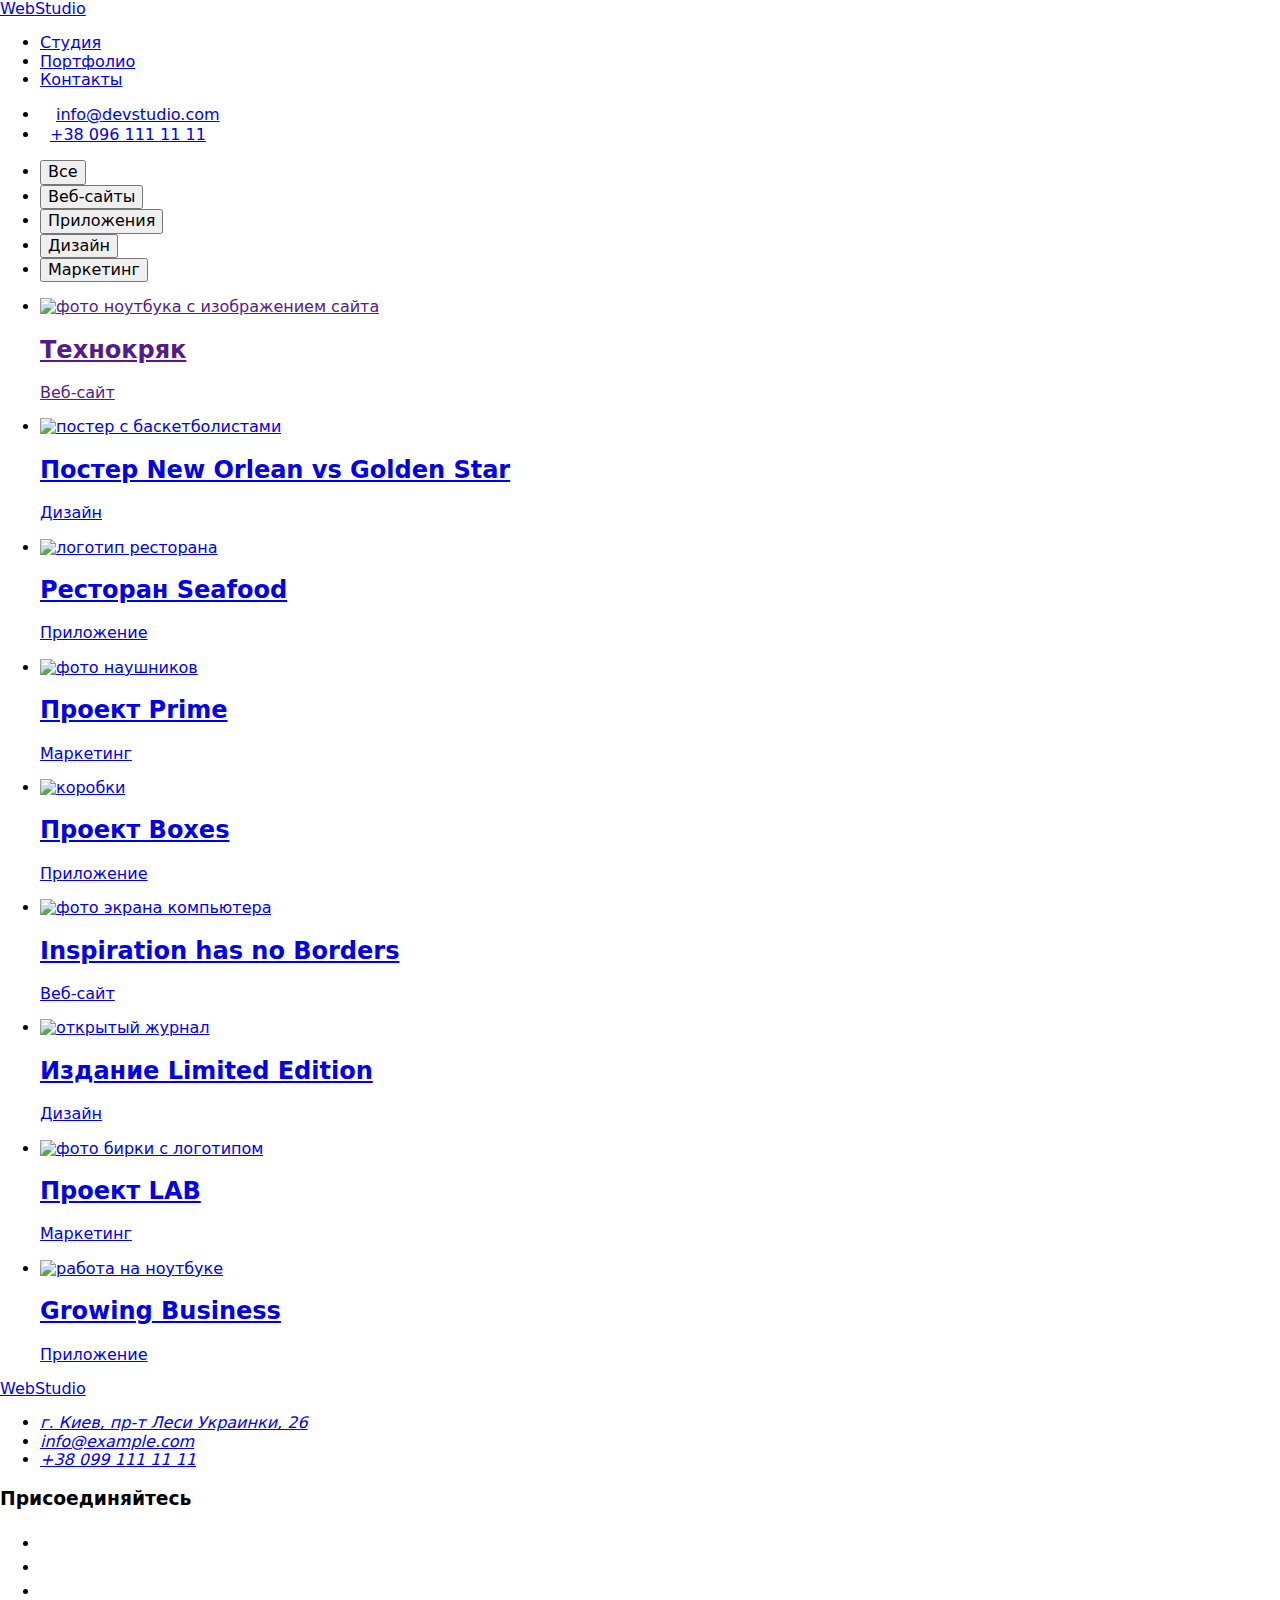
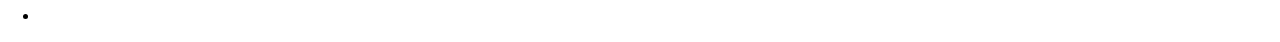
==== portfolio.html @ c941eb5d "Create portfolio.html" ====
<!DOCTYPE html>
<html lang="ru">
  <head>
    <meta charset="UTF-8" />
    <meta http-equiv="X-UA-Compatible" content="IE=edge" />
    <meta name="viewport" content="width=device-width, initial-scale=1.0" />

    <link rel="preconnect" href="https://fonts.googleapis.com" />
    <link rel="preconnect" href="https://fonts.gstatic.com" crossorigin />
    <link
      href="https://fonts.googleapis.com/css2?family=Raleway:wght@700&family=Roboto:wght@400;500;700;900&display=swap"
      rel="stylesheet"
    />
    <link
      rel="stylesheet"
      href="https://cdnjs.cloudflare.com/ajax/libs/modern-normalize/1.1.0/modern-normalize.min.css"
    />
    <link rel="stylesheet" href="./css/styles.css" />
    <title>Портфолио</title>
  </head>
  <body>
    <!-- шапка сайта-->
    <header class="header">
      <div class="container main-nav">
        <a href="index.html" class="logo" lang="en"
          ><span class="logo-web">Web</span><span>Studio</span></a
        >

        <nav>
          <ul class="nav-list">
            <li class="nav-list-item">
              <a href="./index.html" class="nav-link">Студия</a>
            </li>
            <li class="nav-list-item">
              <a href="./portfolio.html" class="nav-link current">Портфолио</a>
            </li>
            <li class="nav-list-item">
              <a href="#" class="nav-link">Контакты</a>
            </li>
          </ul>
        </nav>

        <ul class="info-list">
          <li class="info-list-item">
            <a href="mailto:info@example.com" class="info-link">
              <svg class="info-icon" width="16px" height="12px">
                <use href="./images/symbol-defs.svg#icon-envelope"></use></svg
              >info@devstudio.com</a
            >
          </li>
          <li class="info-list-item">
            <a href="tel:+380991111111" class="info-link"
              ><svg class="info-icon" width="10px" height="16px">
                <use href="./images/symbol-defs.svg#icon-tel"></use></svg
              >+38 096 111 11 11
            </a>
          </li>
        </ul>
      </div>
    </header>

    <!--Проекты портфолио-->

    <section class="section">
      <div class="container">
        <ul class="filter list">
          <li class="filter-item">
            <button class="filter-button" type="button">Все</button>
          </li>
          <li class="filter-item">
            <button class="filter-button" type="button">Веб-сайты</button>
          </li>
          <li class="filter-item">
            <button class="filter-button" type="button">Приложения</button>
          </li>
          <li class="filter-item">
            <button class="filter-button" type="button">Дизайн</button>
          </li>
          <li class="filter-item">
            <button class="filter-button" type="button">Маркетинг</button>
          </li>
        </ul>

        <ul class="portfolio list">
          <li class="portfolio-item">
            <a class="portfolio-link" href="">
              <img
                src="images/project-1.jpg"
                width="370"
                alt="фото ноутбука с изображением сайта"
              />

              <div class="portfolio-content">
                <h2 class="portfolio-item-title">Технокряк</h2>
                <p class="portfolio-item-text">Веб-сайт</p>
              </div>
            </a>
          </li>

          <li class="portfolio-item">
            <a class="portfolio-link" href="#"
              ><img
                src="./images/project-2.jpg"
                width="370"
                alt="постер с баскетболистами"
              />

              <div class="portfolio-content">
                <h2 class="portfolio-item-title">
                  Постер New Orlean vs Golden Star
                </h2>
                <p class="portfolio-item-text">Дизайн</p>
              </div>
            </a>
          </li>

          <li class="portfolio-item">
            <a class="portfolio-link" href="#"
              ><img
                src="./images/project-3.jpg"
                width="370"
                alt="логотип ресторана "
              />

              <div class="portfolio-content">
                <h2 class="portfolio-item-title">Ресторан Seafood</h2>
                <p class="portfolio-item-text">Приложение</p>
              </div>
            </a>
          </li>

          <li class="portfolio-item">
            <a class="portfolio-link" href="#"
              ><img
                src="./images/project-4.jpg"
                width="370"
                alt="фото наушников "
              />

              <div class="portfolio-content">
                <h2 class="portfolio-item-title">Проект Prime</h2>
                <p class="portfolio-item-text">Маркетинг</p>
              </div>
            </a>
          </li>

          <li class="portfolio-item">
            <a class="portfolio-link" href="#"
              ><img src="./images/project-5.jpg" width="370" alt="коробки " />

              <div class="portfolio-content">
                <h2 class="portfolio-item-title">Проект Boxes</h2>
                <p class="portfolio-item-text">Приложение</p>
              </div>
            </a>
          </li>

          <li class="portfolio-item">
            <a class="portfolio-link" href="#"
              ><img
                src="./images/project-6.jpg"
                width="370"
                alt="фото экрана компьютера "
              />

              <div class="portfolio-content">
                <h2 class="portfolio-item-title">Inspiration has no Borders</h2>
                <p class="portfolio-item-text">Веб-сайт</p>
              </div>
            </a>
          </li>

          <li class="portfolio-item">
            <a class="portfolio-link" href="#"
              ><img
                src="./images/project-7.jpg"
                width="370"
                alt="открытый журнал "
              />

              <div class="portfolio-content">
                <h2 class="portfolio-item-title">Издание Limited Edition</h2>
                <p class="portfolio-item-text">Дизайн</p>
              </div>
            </a>
          </li>

          <li class="portfolio-item">
            <a class="portfolio-link" href="#"
              ><img
                src="./images/project-8.jpg"
                width="370"
                alt="фото бирки с логотипом "
              />

              <div class="portfolio-content">
                <h2 class="portfolio-item-title">Проект LAB</h2>
                <p class="portfolio-item-text">Маркетинг</p>
              </div>
            </a>
          </li>

          <li class="portfolio-item">
            <a class="portfolio-link" href="#"
              ><img
                src="./images/project-9.jpg"
                width="370"
                alt="работа на ноутбуке "
              />
              <div class="portfolio-content">
                <h2 class="portfolio-item-title">Growing Business</h2>
                <p class="portfolio-item-text">Приложение</p>
              </div>
            </a>
          </li>
        </ul>
      </div>
    </section>

    <footer class="footer">
      <div class="container footer-container">
        <div>
          <a href="#" class="logo" lang="en"
            ><span class="logo-web">Web</span
            ><span class="logo-footer">Studio</span></a
          >
          <address class="address">
            <ul class="footer-address-list">
              <li>
                <a
                  class="footer-address"
                  href="https://www.google.com.ua/maps/?q=50.42672,30.53834"
                >
                  г. Киев, пр-т Леси Украинки, 26</a
                >
              </li>
              <li class="info-list link">
                <a
                  class="footer-address-navigate"
                  href="mailto:info@example.com"
                  >info@example.com</a
                >
              </li>
              <li class="info-list link">
                <a class="footer-address-navigate" href="tel:+380991111111"
                  >+38 099 111 11 11
                </a>
              </li>
            </ul>
          </address>
        </div>

        <div class="join-container">
          <div class="container-footer-svg">
            <h3 class="footer-title">Присоединяйтесь</h3>
            <ul class="social-footer-list">
              <li class="social-footer-item">
                <a class="social-footer-link" href="#">
                  <svg class="social-footer" width="20px" height="20px">
                    <use
                      href="images\symbol-defs.svg#icon-instagram"
                    ></use></svg
                ></a>
              </li>

              <li class="social-footer-item">
                <a class="social-footer-link" href="#">
                  <svg class="social-footer" width="20px" height="20px">
                    <use href="images\symbol-defs.svg#icon-twitter"></use></svg
                ></a>
              </li>

              <li class="social-footer-item">
                <a class="social-footer-link" href="#">
                  <svg class="social-footer" width="20px" height="20px">
                    <use href="images\symbol-defs.svg#icon-facebook"></use></svg
                ></a>
              </li>

              <li class="social-footer-item">
                <a class="social-footer-link" href="#">
                  <svg class="social-footer" width="20px" height="20px">
                    <use href="images\symbol-defs.svg#icon-linkedin"></use></svg
                ></a>
              </li>
            </ul>
          </div>
        </div>
      </div>
    </footer>
  </body>
</html>
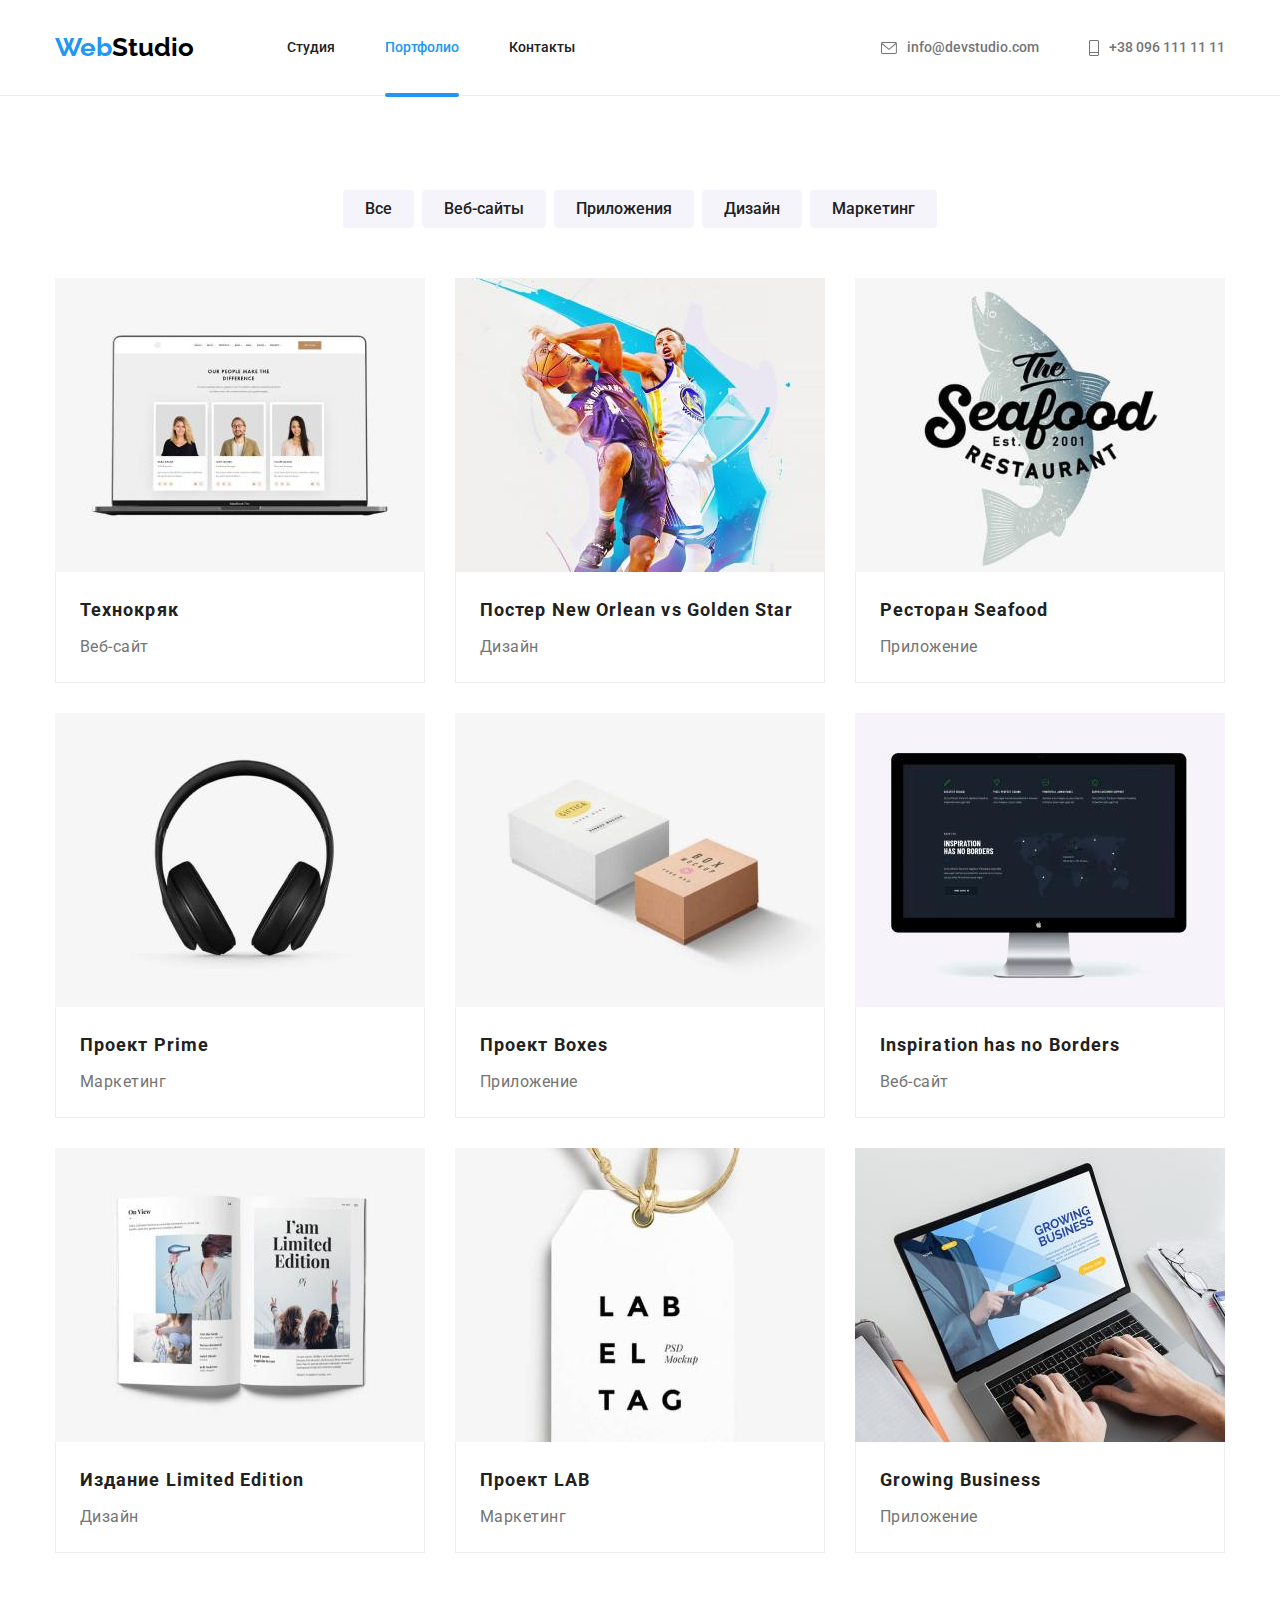
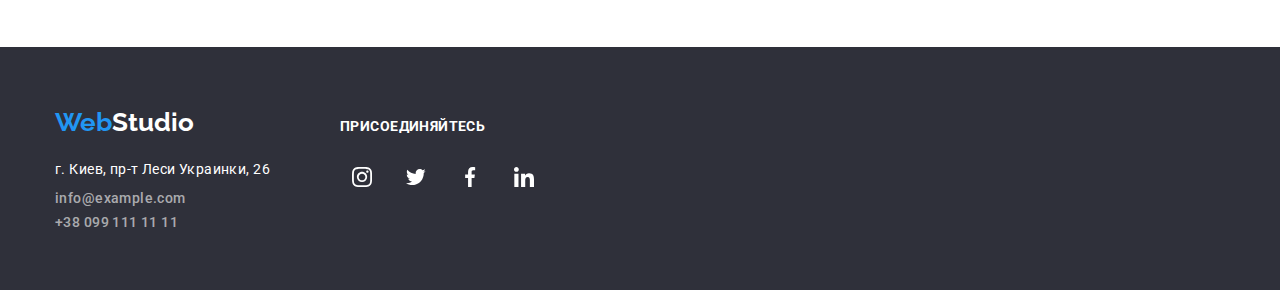
==== commit af68ac18: "Update portfolio.html" ====
--- a/portfolio.html
+++ b/portfolio.html
@@ -32,7 +32,9 @@
               <a href="./index.html" class="nav-link">Студия</a>
             </li>
             <li class="nav-list-item">
-              <a href="./portfolio.html" class="nav-link current">Портфолио</a>
+              <a href="./portfolio.html" class="nav-link menu current"
+                >Портфолио</a
+              >
             </li>
             <li class="nav-list-item">
               <a href="#" class="nav-link">Контакты</a>
--- a/css/styles.css
+++ b/css/styles.css
@@ -0,0 +1,605 @@
+:root {
+  --primary-text-color: #212121;
+  --primary-bgc: #ffffff;
+  --button-bgc: #afb1b8;
+  --title-color: #757575;
+  --title-black: #2f303a;
+  --accent-color: #2196f3;
+  --bgc-button: #f5f4fa;
+  --title-text-color: #000000;
+  --border: #eeeeee;
+  --border-header: #ececec;
+  --hero-bgc: rgba(47, 48, 58, 0.4);
+  --white-grau:rgba(255, 255, 255, 0.6);
+}
+
+body {
+  color: var(--primary-text-color);
+  background-color: var(--primary-bgc);
+  font-family: "Roboto", sans-serif;
+}
+
+h1,
+h2,
+h3,
+p,
+a,
+ul {
+  margin: 0px;
+  padding: 0px;
+
+  text-decoration: none;
+}
+
+ul {
+  list-style: none;
+}
+
+img {
+  display: block;
+  max-width: 100%;
+  height: auto;
+}
+
+.container {
+  width: 1200px;
+  padding: 0 15px;
+  margin-left: auto;
+  margin-right: auto;
+}
+
+/* logo */
+
+.logo {
+  color: var(--title-text-color);
+  font-family: Raleway;
+  font-weight: 700;
+  font-size: 26px;
+  line-height: 1.2;
+  text-decoration: none;
+}
+
+.logo-web {
+  color: var(--accent-color);
+}
+
+.logo-footer {
+  color: var(--primary-bgc);
+}
+
+/* шапка */
+.header {
+  border-bottom: 1px solid var(--border-header);
+  padding: 32px 0;
+}
+
+.main-nav {
+  display: flex;
+  align-items: center;
+  
+}
+.nav-list,
+.info-list {
+  display: flex;
+  font-weight: 500;
+  font-size: 14px;
+  line-height: 1.06;
+}
+.nav-link.current {
+  color: var(--accent-color);
+ 
+}
+
+.nav-list {
+  display: flex;
+  margin-left: 93px;
+  
+}
+.info-list {
+  margin-left: auto;
+  display: flex;
+  align-items: center;
+}
+
+.nav-list-item:not(:last-child),
+.info-list-item:not(:last-child) {
+  margin-right: 50px;
+}
+
+.nav-link {
+  color: var(--primary-text-color);
+  
+
+}
+.nav-link.menu.current {
+
+position: relative;
+}
+
+
+.nav-link.menu.current::after {
+content: "";
+position: absolute;
+display:block;
+width: 100%;
+height: 4px;
+top: 54px;
+
+background: #2196F3;
+border-radius: 2px;
+
+}
+
+
+
+.info-link {
+  color: var(--title-color);
+  align-items: center;
+  display: flex;
+}
+
+.nav-list :hover,
+.nav-list :focus {
+  color: var(--accent-color);
+}
+
+.info-link :hover,
+.info-link :focus {
+  color: var(--accent-color);
+  text-decoration: none;
+}
+
+.info-icon {
+  margin-right: 10px;
+  text-decoration: none;
+  fill: currentColor;
+}
+
+/* герой */
+
+.hero {
+  padding: 200px 0;
+  margin-left: auto;
+  margin-right: auto;
+  background: var(--title-black);
+  text-align: center;
+  height: 600px;
+  max-width: 1600px;
+  background-size: cover;
+  background-repeat: no-repeat;
+  background-position: center;
+  background-image: linear-gradient(
+      var(--hero-bgc),
+      var(--hero-bgc)
+    ),
+    url(../images/imghero.jpg);
+    display: block;
+}
+
+.hero-text {
+  margin-bottom: 30px;
+  list-style: none;
+  color: var(--primary-bgc);
+  font-weight: 900;
+  font-size: 44px;
+  line-height: 1.36;
+  text-align: center;
+  letter-spacing: 0.06em;
+  text-transform: uppercase;
+}
+.hero .hero-button {
+  padding: 10px 32px;
+  background-color: var(--accent-color);
+  color: var(--primary-bgc);
+  display: inline-block;
+  align-items: center;
+
+  letter-spacing: 0.06em;
+  box-shadow: 0px 4px 4px rgba(0, 0, 0, 0.15);
+  border-radius: 4px;
+  border: none;
+  font-weight: bold;
+  font-size: 16px;
+  line-height: 1.87;
+  cursor: pointer;
+}
+
+.hero .hero-button:focus,
+.hero .hero-button:hover {
+  color: var(--primary-bgc);
+  background-color: var(--accent-color);
+}
+
+/* section */
+
+.section {
+  padding: 94px 0;
+}
+
+.feature-item-title {
+  margin-bottom: 10px;
+  font-size: 14px;
+  line-height: 1.14;
+  letter-spacing: 0.03em;
+  text-transform: uppercase;
+  list-style: none;
+  color: var(--primary-text-color);
+}
+
+.feature-list {
+  display: flex;
+  justify-content: space-between;
+}
+
+.feature-item-text {
+  font-size: 14px;
+  line-height: 1.71;
+  list-style: none;
+  letter-spacing: 0.03em;
+  color: var(--title-color);
+}
+
+.feature-list-item {
+  width: 270px;
+}
+
+.feature-img {
+  width: 270px;
+  height: 120px;
+  background: var(--bgc-button);
+  padding: 25px 100px;
+  margin-bottom: 30px;
+}
+
+.feature-img-1 {
+  fill: var(--primary-text-color);
+  display: flex;
+  justify-content: center;
+  align-items: center;
+}
+
+.title {
+  margin-bottom: 50px;
+  list-style: none;
+  color: var(--primary-text-color);
+  font-weight: bold;
+  font-size: 36px;
+  line-height: 1.16;
+  text-align: center;
+  letter-spacing: 0.03em;
+}
+
+.title-list {
+  
+  justify-content: space-between;
+  display: flex;
+  padding-bottom: 94px;
+}
+.title-thumb {
+position: relative;
+
+}
+.title-action {
+  position: absolute;
+width: 370px;
+height: 70px;
+
+top: 1420px;
+display: flex;
+background: rgba(47, 48, 58, 0.8);
+font-family: Roboto;
+font-style: normal;
+font-weight: bold;
+font-size: 14px;
+line-height: 16px;
+text-align: center;
+letter-spacing: 0.03em;
+text-transform: uppercase;
+
+color: #FFFFFF;
+}
+
+/*наша команда */
+
+.team-info {
+  background-color: var(--bgc-button);
+}
+
+.team-work {
+  justify-content: space-between;
+  display: flex;
+}
+
+.team-card {
+  box-shadow: 0px 1px 3px rgba(0, 0, 0, 0.12), 0px 1px 1px rgba(0, 0, 0, 0.14),
+    0px 2px 1px rgba(0, 0, 0, 0.2);
+  border-radius: 0px 0px 4px 4px;
+}
+
+.team {
+  box-shadow: var(--title-color);
+}
+
+.team-content {
+  padding: 30px 0;
+
+  text-align: center;
+  background-color: var(--primary-bgc);
+  border-radius: 0px 0px 4px 4px;
+}
+
+.team-name {
+  color: var(--primary-text-color);
+  font-weight: 500;
+  font-size: 16px;
+  line-height: 1.18;
+  letter-spacing: 0.03em;
+}
+
+.team-text {
+  padding-top: 10px;
+
+  color: var(--title-color);
+  font-weight: normal;
+  font-size: 16px;
+  line-height: 1.18;
+  letter-spacing: 0.03em;
+}
+
+.social-link {
+  margin-top: 16px;
+  display: flex;
+  align-items: center;
+  justify-content: center;
+  list-style: none;
+}
+
+
+
+.social-team-link {
+  display: flex;
+  justify-content: center;
+  align-items: center;
+  width: 44px;
+  height: 44px;
+  border-radius: 50%;
+  background-color: var(--primary-bgc);
+}
+
+.social-team {
+ 
+  fill: var(--button-bgc);
+}
+
+.social-team-item:not(:last-child) {
+  margin-right: 10px;
+}
+.social-team-link :hover,
+.social-team-item :hover {
+  background-color: var(--accent-color);
+  fill: var(--bgc-button);
+   
+}
+.social-team-link:hover .social-team  {
+  fill: var(--bgc-button);
+}
+
+/* Постоянные клиенты */
+
+.client.list {
+  display: flex;
+  justify-content: space-between;
+  
+}
+
+.client-item {
+  justify-content: center;
+  align-items: center;
+  box-sizing: border-box;
+  
+}
+
+.client-link {
+  display: flex;
+  padding: 16px 32px;
+  box-sizing: border-box;
+  border-radius: 4px;
+  border: 1px solid var(--button-bgc);
+  justify-content: center;
+  align-items: center;
+}
+
+.client-icon {
+  width: 106px;
+  height: 60px;
+  fill: currentColor;
+  color: #afb1b8;
+}
+.client-link:hover .client-icon {
+   fill: var(--accent-color);
+   
+}
+
+.client-link:hover{
+  border: 1px solid var(--accent-color);
+}
+/* Футер  */
+
+.footer {
+  padding: 60px 0;
+
+  font-family: inherit;
+  background-color: var(--title-black);
+  font-size: 14px;
+}
+
+.address {
+  margin: 20px 0 0;
+}
+
+.footer-address {
+  font-style: normal;
+  color: var(--primary-bgc);
+  text-decoration: none;
+  line-height: 1.71;
+  letter-spacing: 0.03em;
+}
+
+.footer-address-navigate {
+  margin-top: 9px;
+  font-size: 14px;
+ letter-spacing: 0.03em;
+  color: var( --white-grau);
+  text-decoration: none;
+  font-style: normal;
+}
+.footer-container {
+  display: flex;
+  align-items: baseline;
+}
+
+.join-container {
+  width: 206px;
+  height: 80px;
+  margin-left: 70px;
+}
+
+.footer-title {
+  margin-bottom: 20px;
+  font-weight: bold;
+  font-size: 14px;
+  line-height: 1.14;
+  letter-spacing: 0.03em;
+  text-transform: uppercase;
+
+  color: var(--primary-bgc);
+}
+
+.container-flexing {
+  display: flex;
+  align-items: baseline;
+}
+
+.social-footer {
+  width: 20px;
+  height: 20px;
+  fill: var(--primary-bgc);
+}
+.social-footer-list {
+  display: flex;
+  justify-content: center;
+  align-items: center;
+}
+.social-footer-item {
+  width: 44px;
+  height: 44px;
+}
+.social-footer-link {
+  display: flex;
+  justify-content: center;
+  align-items: center;
+  width: 100%;
+  height: 100%;
+  border-radius: 50%;
+  background: var(--primary-bgc)10;
+}
+.social-footer-item:not(:last-child) {
+  margin-right: 10px;
+}
+.social-footer-link:hover {
+  background-color: var(--accent-color);
+}
+
+.container-footer {
+  margin-right: 70px;
+}
+
+/* Портфолио */
+
+/* кнопки в портфолио*/
+.filter .filter-button {
+  padding: 6px 22px;
+  font-weight: 500;
+  font-size: 16px;
+  line-height: 1.62;
+  border-radius: 4px;
+  border: none;
+
+  background: var(--bgc-button);
+  cursor: pointer;
+  color: var(--primary-text-color);
+  font-style: normal;
+  text-align: center;
+}
+.filter-item:not(:last-child) {
+  margin-right: 8px;
+}
+
+.filter-button {
+  margin: 0px;
+  padding: 0px;
+}
+.filter .filter-button:hover,
+.filter .filter-button:focus {
+  color: var(--primary-bgc);
+  background-color: var(--accent-color);
+  box-shadow: 0px 3px 1px rgba(0, 0, 0, 0.1), 0px 1px 2px rgba(0, 0, 0, 0.08),
+    0px 2px 2px rgba(0, 0, 0, 0.12);
+}
+
+.filter {
+  display: flex;
+  justify-content: center;
+}
+
+.portfolio.list {
+  margin-top: 50px;
+
+  display: flex;
+  flex-wrap: wrap;
+  text-decoration: none;
+}
+.portfolio-link {
+  display: block;
+}
+
+
+.portfolio-link:hover {
+  box-shadow: 0px 1px 1px rgba(0, 0, 0, 0.12), 0px 4px 4px rgba(0, 0, 0, 0.06),
+    1px 4px 6px rgba(0, 0, 0, 0.16);
+}
+
+
+.portfolio-item:not(:nth-child(3n)) {
+  margin-right: 30px;
+}
+
+.portfolio-item:not(:nth-last-child(-n + 3)) {
+  margin-bottom: 30px;
+}
+
+.portfolio-content {
+  padding: 20px 24px;
+  background-color: var(--primary-bgc);
+  border: 1px solid var(--border);
+  border-top: none;
+  
+}
+
+.portfolio-item-title {
+  color: var(--primary-text-color);
+  font-weight: bold;
+  font-size: 18px;
+  line-height: 2;
+  letter-spacing: 0.06em;
+}
+
+.portfolio-item-text {
+  padding-top: 4px;
+
+  color: var(--title-color);
+  font-weight: normal;
+  font-size: 16px;
+  line-height: 1.87;
+  letter-spacing: 0.03em;
+}
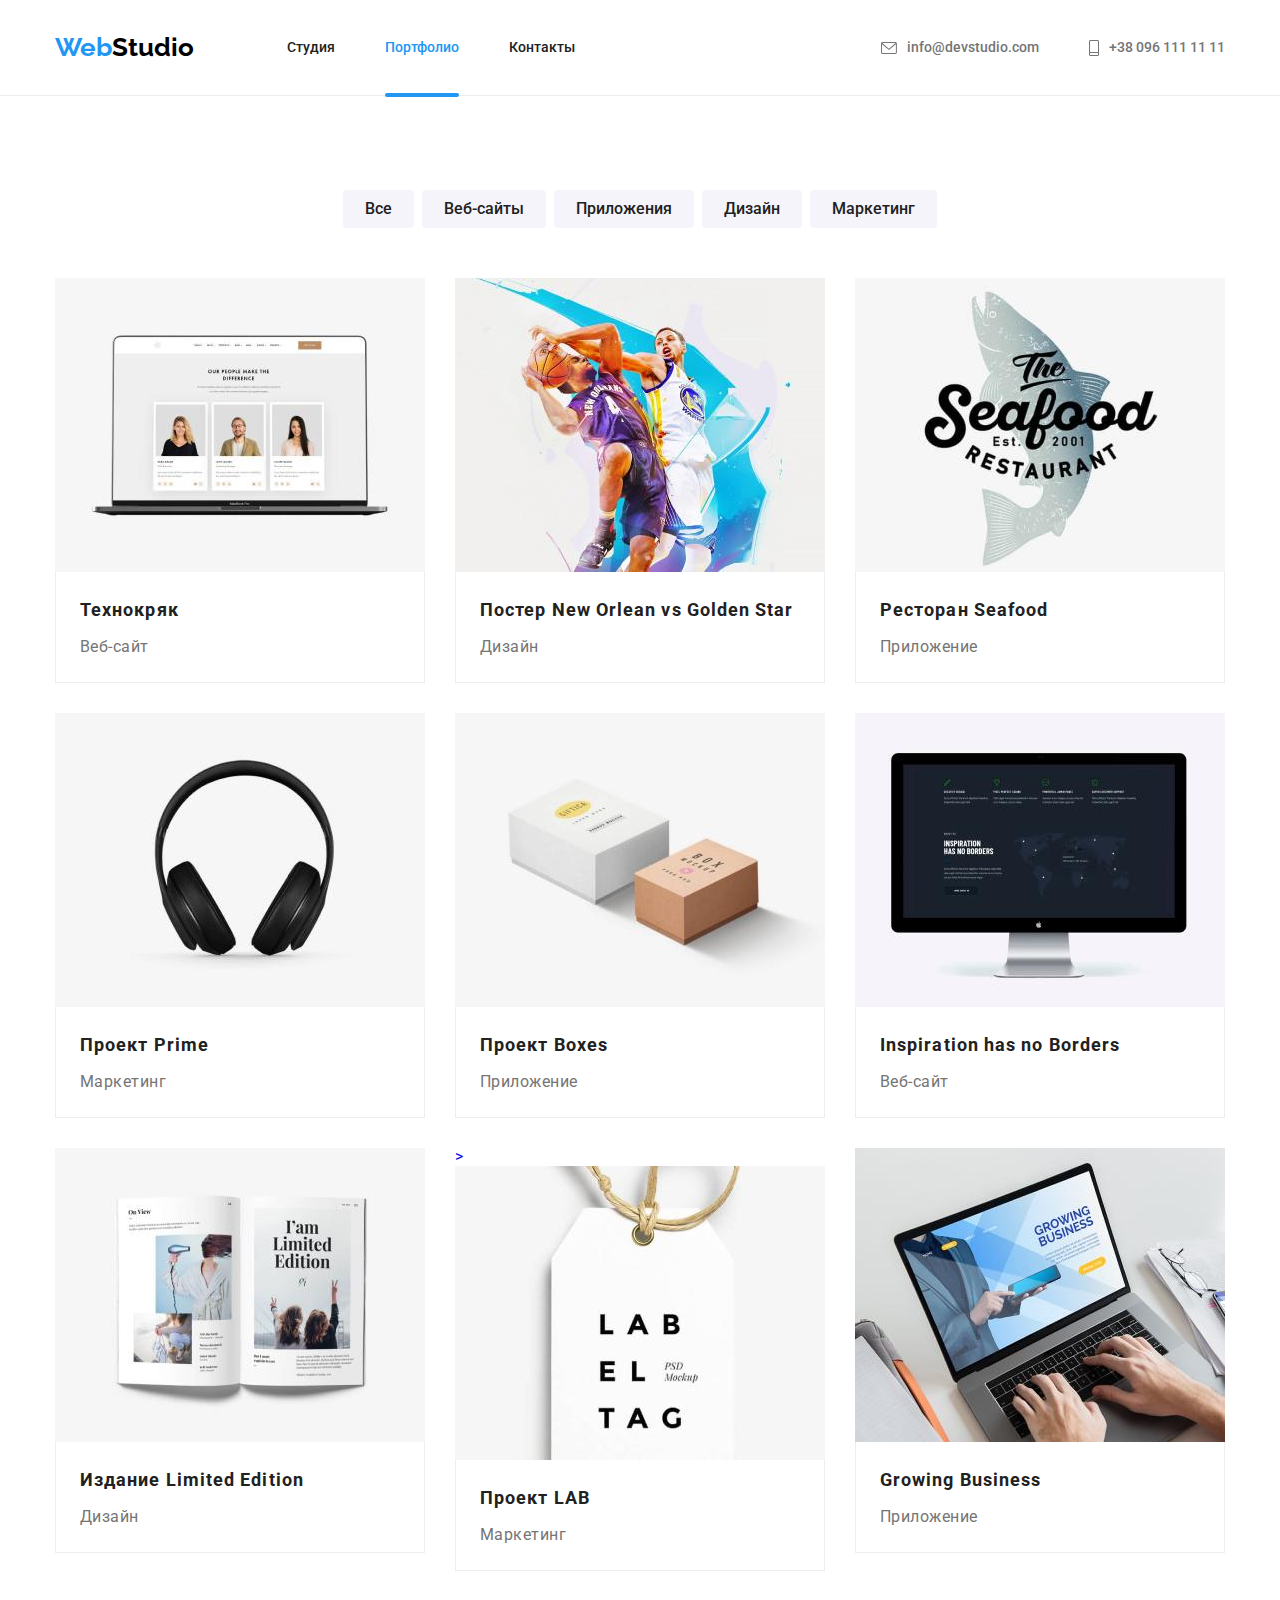
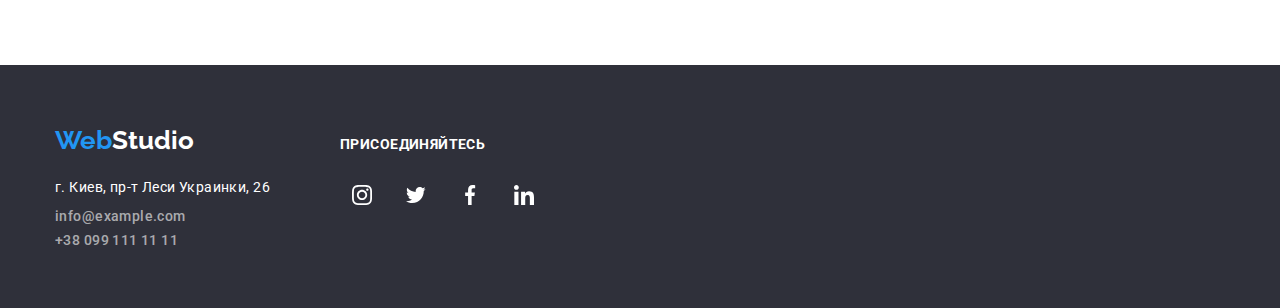
==== commit ae29a18f: "Update portfolio.html" ====
--- a/portfolio.html
+++ b/portfolio.html
@@ -86,11 +86,23 @@
         <ul class="portfolio list">
           <li class="portfolio-item">
             <a class="portfolio-link" href="">
-              <img
-                src="images/project-1.jpg"
-                width="370"
-                alt="фото ноутбука с изображением сайта"
-              />
+              <div class="portfolio-thumb">
+                <img
+                  src="images/project-1.jpg"
+                  width="370"
+                  alt="фото ноутбука с изображением сайта"
+                />
+                <div class="portfolio-overlay">
+                  <div class="portfolio-actions">
+                    <p>
+                      Технокряк это современная площадка распространения
+                      коронавируса. Компании используют эту платформу для
+                      цифрового шпионажа и атак на защищённые сервера
+                      конкурентов.
+                    </p>
+                  </div>
+                </div>
+              </div>
 
               <div class="portfolio-content">
                 <h2 class="portfolio-item-title">Технокряк</h2>
@@ -100,12 +112,24 @@
           </li>
 
           <li class="portfolio-item">
-            <a class="portfolio-link" href="#"
-              ><img
-                src="./images/project-2.jpg"
-                width="370"
-                alt="постер с баскетболистами"
-              />
+            <a class="portfolio-link" href="#">
+              <div class="portfolio-thumb">
+                <img
+                  src="./images/project-2.jpg"
+                  width="370"
+                  alt="постер с баскетболистами"
+                />
+                <div class="portfolio-overlay">
+                  <div class="portfolio-actions">
+                    <p>
+                      Технокряк это современная площадка распространения
+                      коронавируса. Компании используют эту платформу для
+                      цифрового шпионажа и атак на защищённые сервера
+                      конкурентов.
+                    </p>
+                  </div>
+                </div>
+              </div>
 
               <div class="portfolio-content">
                 <h2 class="portfolio-item-title">
@@ -117,13 +141,24 @@
           </li>
 
           <li class="portfolio-item">
-            <a class="portfolio-link" href="#"
-              ><img
-                src="./images/project-3.jpg"
-                width="370"
-                alt="логотип ресторана "
-              />
-
+            <a class="portfolio-link" href="#">
+              <div class="portfolio-thumb">
+                <img
+                  src="./images/project-3.jpg"
+                  width="370"
+                  alt="логотип ресторана "
+                />
+                <div class="portfolio-overlay">
+                  <div class="portfolio-actions">
+                    <p>
+                      Технокряк это современная площадка распространения
+                      коронавируса. Компании используют эту платформу для
+                      цифрового шпионажа и атак на защищённые сервера
+                      конкурентов.
+                    </p>
+                  </div>
+                </div>
+              </div>
               <div class="portfolio-content">
                 <h2 class="portfolio-item-title">Ресторан Seafood</h2>
                 <p class="portfolio-item-text">Приложение</p>
@@ -132,13 +167,24 @@
           </li>
 
           <li class="portfolio-item">
-            <a class="portfolio-link" href="#"
-              ><img
-                src="./images/project-4.jpg"
-                width="370"
-                alt="фото наушников "
-              />
-
+            <a class="portfolio-link" href="#">
+              <div class="portfolio-thumb">
+                <img
+                  src="./images/project-4.jpg"
+                  width="370"
+                  alt="фото наушников "
+                />
+                <div class="portfolio-overlay">
+                  <div class="portfolio-actions">
+                    <p>
+                      Технокряк это современная площадка распространения
+                      коронавируса. Компании используют эту платформу для
+                      цифрового шпионажа и атак на защищённые сервера
+                      конкурентов.
+                    </p>
+                  </div>
+                </div>
+              </div>
               <div class="portfolio-content">
                 <h2 class="portfolio-item-title">Проект Prime</h2>
                 <p class="portfolio-item-text">Маркетинг</p>
@@ -147,9 +193,20 @@
           </li>
 
           <li class="portfolio-item">
-            <a class="portfolio-link" href="#"
-              ><img src="./images/project-5.jpg" width="370" alt="коробки " />
-
+            <a class="portfolio-link" href="#">
+              <div class="portfolio-thumb">
+                <img src="./images/project-5.jpg" width="370" alt="коробки " />
+                <div class="portfolio-overlay">
+                  <div class="portfolio-actions">
+                    <p>
+                      Технокряк это современная площадка распространения
+                      коронавируса. Компании используют эту платформу для
+                      цифрового шпионажа и атак на защищённые сервера
+                      конкурентов.
+                    </p>
+                  </div>
+                </div>
+              </div>
               <div class="portfolio-content">
                 <h2 class="portfolio-item-title">Проект Boxes</h2>
                 <p class="portfolio-item-text">Приложение</p>
@@ -158,13 +215,24 @@
           </li>
 
           <li class="portfolio-item">
-            <a class="portfolio-link" href="#"
-              ><img
-                src="./images/project-6.jpg"
-                width="370"
-                alt="фото экрана компьютера "
-              />
-
+            <a class="portfolio-link" href="#">
+              <div class="portfolio-thumb">
+                <img
+                  src="./images/project-6.jpg"
+                  width="370"
+                  alt="фото экрана компьютера "
+                />
+                <div class="portfolio-overlay">
+                  <div class="portfolio-actions">
+                    <p>
+                      Технокряк это современная площадка распространения
+                      коронавируса. Компании используют эту платформу для
+                      цифрового шпионажа и атак на защищённые сервера
+                      конкурентов.
+                    </p>
+                  </div>
+                </div>
+              </div>
               <div class="portfolio-content">
                 <h2 class="portfolio-item-title">Inspiration has no Borders</h2>
                 <p class="portfolio-item-text">Веб-сайт</p>
@@ -173,13 +241,24 @@
           </li>
 
           <li class="portfolio-item">
-            <a class="portfolio-link" href="#"
-              ><img
-                src="./images/project-7.jpg"
-                width="370"
-                alt="открытый журнал "
-              />
-
+            <a class="portfolio-link" href="#">
+              <div class="portfolio-thumb">
+                <img
+                  src="./images/project-7.jpg"
+                  width="370"
+                  alt="открытый журнал "
+                />
+                <div class="portfolio-overlay">
+                  <div class="portfolio-actions">
+                    <p>
+                      Технокряк это современная площадка распространения
+                      коронавируса. Компании используют эту платформу для
+                      цифрового шпионажа и атак на защищённые сервера
+                      конкурентов.
+                    </p>
+                  </div>
+                </div>
+              </div>
               <div class="portfolio-content">
                 <h2 class="portfolio-item-title">Издание Limited Edition</h2>
                 <p class="portfolio-item-text">Дизайн</p>
@@ -189,12 +268,23 @@
 
           <li class="portfolio-item">
             <a class="portfolio-link" href="#"
-              ><img
-                src="./images/project-8.jpg"
-                width="370"
-                alt="фото бирки с логотипом "
-              />
-
+              ><div class="portfolio-thumb">
+                ><img
+                  src="./images/project-8.jpg"
+                  width="370"
+                  alt="фото бирки с логотипом "
+                />
+                <div class="portfolio-overlay">
+                  <div class="portfolio-actions">
+                    <p>
+                      Технокряк это современная площадка распространения
+                      коронавируса. Компании используют эту платформу для
+                      цифрового шпионажа и атак на защищённые сервера
+                      конкурентов.
+                    </p>
+                  </div>
+                </div>
+              </div>
               <div class="portfolio-content">
                 <h2 class="portfolio-item-title">Проект LAB</h2>
                 <p class="portfolio-item-text">Маркетинг</p>
@@ -204,11 +294,23 @@
 
           <li class="portfolio-item">
             <a class="portfolio-link" href="#"
-              ><img
-                src="./images/project-9.jpg"
-                width="370"
-                alt="работа на ноутбуке "
-              />
+              ><div class="portfolio-thumb">
+                <img
+                  src="./images/project-9.jpg"
+                  width="370"
+                  alt="работа на ноутбуке "
+                />
+                <div class="portfolio-overlay">
+                  <div class="portfolio-actions">
+                    <p>
+                      Технокряк это современная площадка распространения
+                      коронавируса. Компании используют эту платформу для
+                      цифрового шпионажа и атак на защищённые сервера
+                      конкурентов.
+                    </p>
+                  </div>
+                </div>
+              </div>
               <div class="portfolio-content">
                 <h2 class="portfolio-item-title">Growing Business</h2>
                 <p class="portfolio-item-text">Приложение</p>
--- a/css/styles.css
+++ b/css/styles.css
@@ -111,13 +111,13 @@
   
 
 }
-.nav-link.menu.current {
+.nav-link.current {
 
 position: relative;
 }
 
 
-.nav-link.menu.current::after {
+.nav-link.current::after {
 content: "";
 position: absolute;
 display:block;
@@ -283,10 +283,14 @@
   position: absolute;
 width: 370px;
 height: 70px;
-
-top: 1420px;
-display: flex;
+bottom: 0;
+
+
 background: rgba(47, 48, 58, 0.8);
+}
+
+.title-action p {
+  padding: 27px 0;
 font-family: Roboto;
 font-style: normal;
 font-weight: bold;
@@ -578,6 +582,61 @@
   margin-bottom: 30px;
 }
 
+
+
+
+
+
+.portfolio-thumb {
+  position: relative;
+ overflow: hidden;
+}
+ 
+.portfolio-overlay {
+  
+  position: absolute;
+  display: block;
+  top:0;
+  left: 0;
+  height: 100%;
+  width: 100%;
+ background: rgba(33, 150, 243, 0.9);
+ opacity: 0;
+
+
+ transform: translateY( 100%) ;
+ transition: transform 250ms cubic-bezier(0.4, 0, 0.2, 1);
+}
+
+.portfolio-item:hover .portfolio-overlay {
+  transform: translateY(0);
+  opacity: 1;
+}
+
+.portfolio-actions {
+  position:absolute;
+  display: block;
+  padding: 63px 24px;
+  width: 100%;
+  height: 100%;
+  top: 50px;
+  left: 50px; ;
+  transform: translate(-50px, -50px);
+
+
+  font-family: Roboto;
+font-style: normal;
+font-weight: normal;
+font-size: 18px;
+line-height: 1.55;
+
+letter-spacing: 0.03em;
+color: #FFFFFF;
+
+}
+
+
+
 .portfolio-content {
   padding: 20px 24px;
   background-color: var(--primary-bgc);
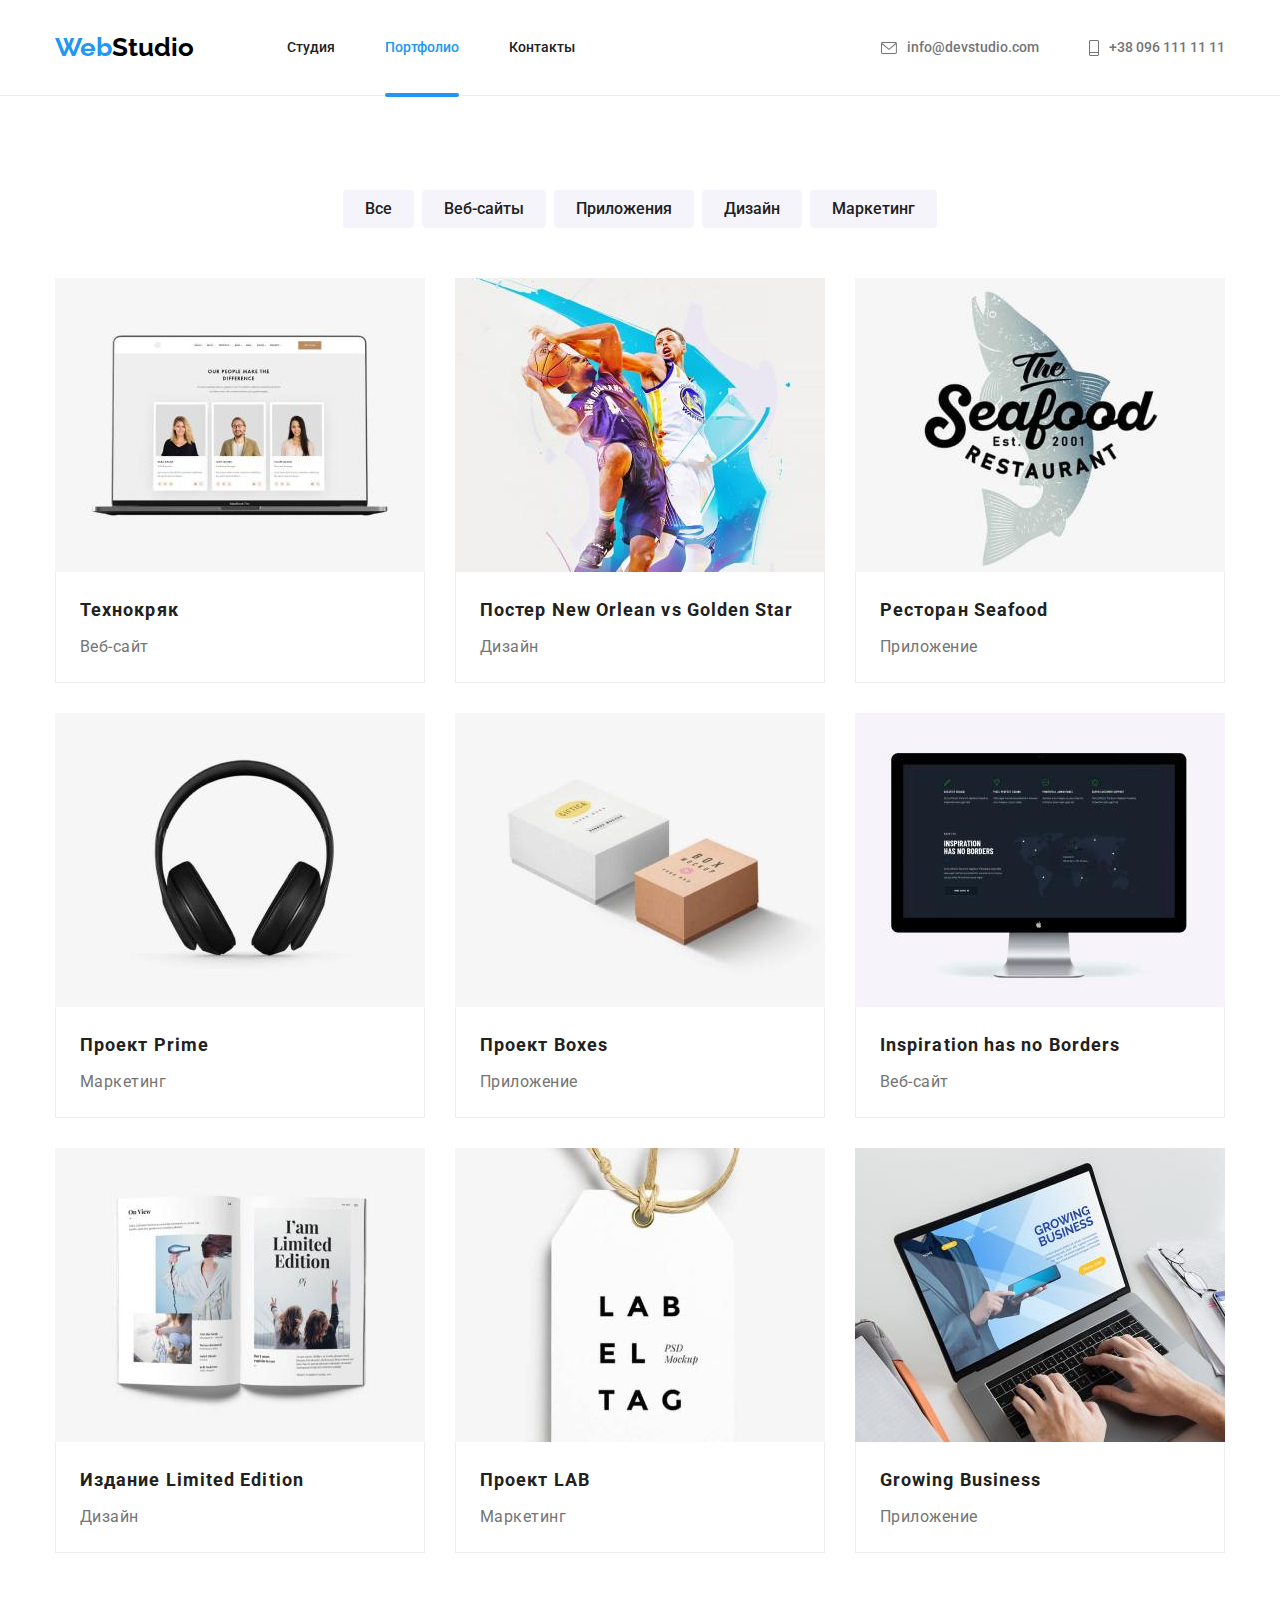
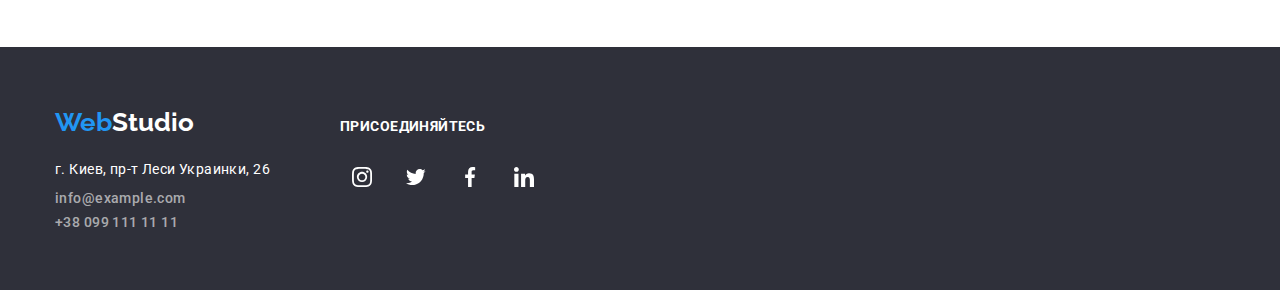
==== commit 1bd80a8b: "Update portfolio.html" ====
--- a/portfolio.html
+++ b/portfolio.html
@@ -269,7 +269,7 @@
           <li class="portfolio-item">
             <a class="portfolio-link" href="#"
               ><div class="portfolio-thumb">
-                ><img
+                <img
                   src="./images/project-8.jpg"
                   width="370"
                   alt="фото бирки с логотипом "
--- a/css/styles.css
+++ b/css/styles.css
@@ -125,7 +125,7 @@
 height: 4px;
 top: 54px;
 
-background: #2196F3;
+background:var(--accent-color) ;
 border-radius: 2px;
 
 }
@@ -210,6 +210,8 @@
   background-color: var(--accent-color);
 }
 
+
+
 /* section */
 
 .section {
@@ -291,16 +293,16 @@
 
 .title-action p {
   padding: 27px 0;
-font-family: Roboto;
+
 font-style: normal;
 font-weight: bold;
 font-size: 14px;
-line-height: 16px;
+line-height: 1.14;
 text-align: center;
 letter-spacing: 0.03em;
 text-transform: uppercase;
 
-color: #FFFFFF;
+color: var(--primary-bgc);
 }
 
 /*наша команда */
@@ -662,3 +664,56 @@
   line-height: 1.87;
   letter-spacing: 0.03em;
 }
+
+/*модалка*/
+
+.backdrop {
+  position: fixed;
+  top: 0;
+  left: 0;
+  width: 100%;
+  height: 100%;
+  background: rgba(0, 0, 0, 0.2);
+  opacity: 1;
+}
+
+.backdrop.is-hidden {
+opacity: 0;
+pointer-events: none;
+}
+
+.modal {
+  position: relative;
+  top: 50%;
+  left: 50%;
+  transform: translate(-50%,-50%);
+  width: 528px;
+  height: 581px;
+opacity: 1;
+
+  background: #FFFFFF;
+  box-shadow: 0px 1px 3px rgba(0, 0, 0, 0.12), 0px 1px 1px rgba(0, 0, 0, 0.14), 0px 2px 1px rgba(0, 0, 0, 0.2);
+  border-radius: 4px;
+
+}
+.modal-close{
+  position: absolute;
+  padding: 0 0;
+  top: 0;
+   right: 0;
+  display: flex;
+  align-items: center;
+  border: none;
+  color: #ffffff;
+  
+ 
+}
+
+.modal-icon {
+  position: absolute;
+
+  background: #FFFFFF;
+  border: 1px solid rgba(0, 0, 0, 0.1);
+  box-sizing: border-box;
+
+}